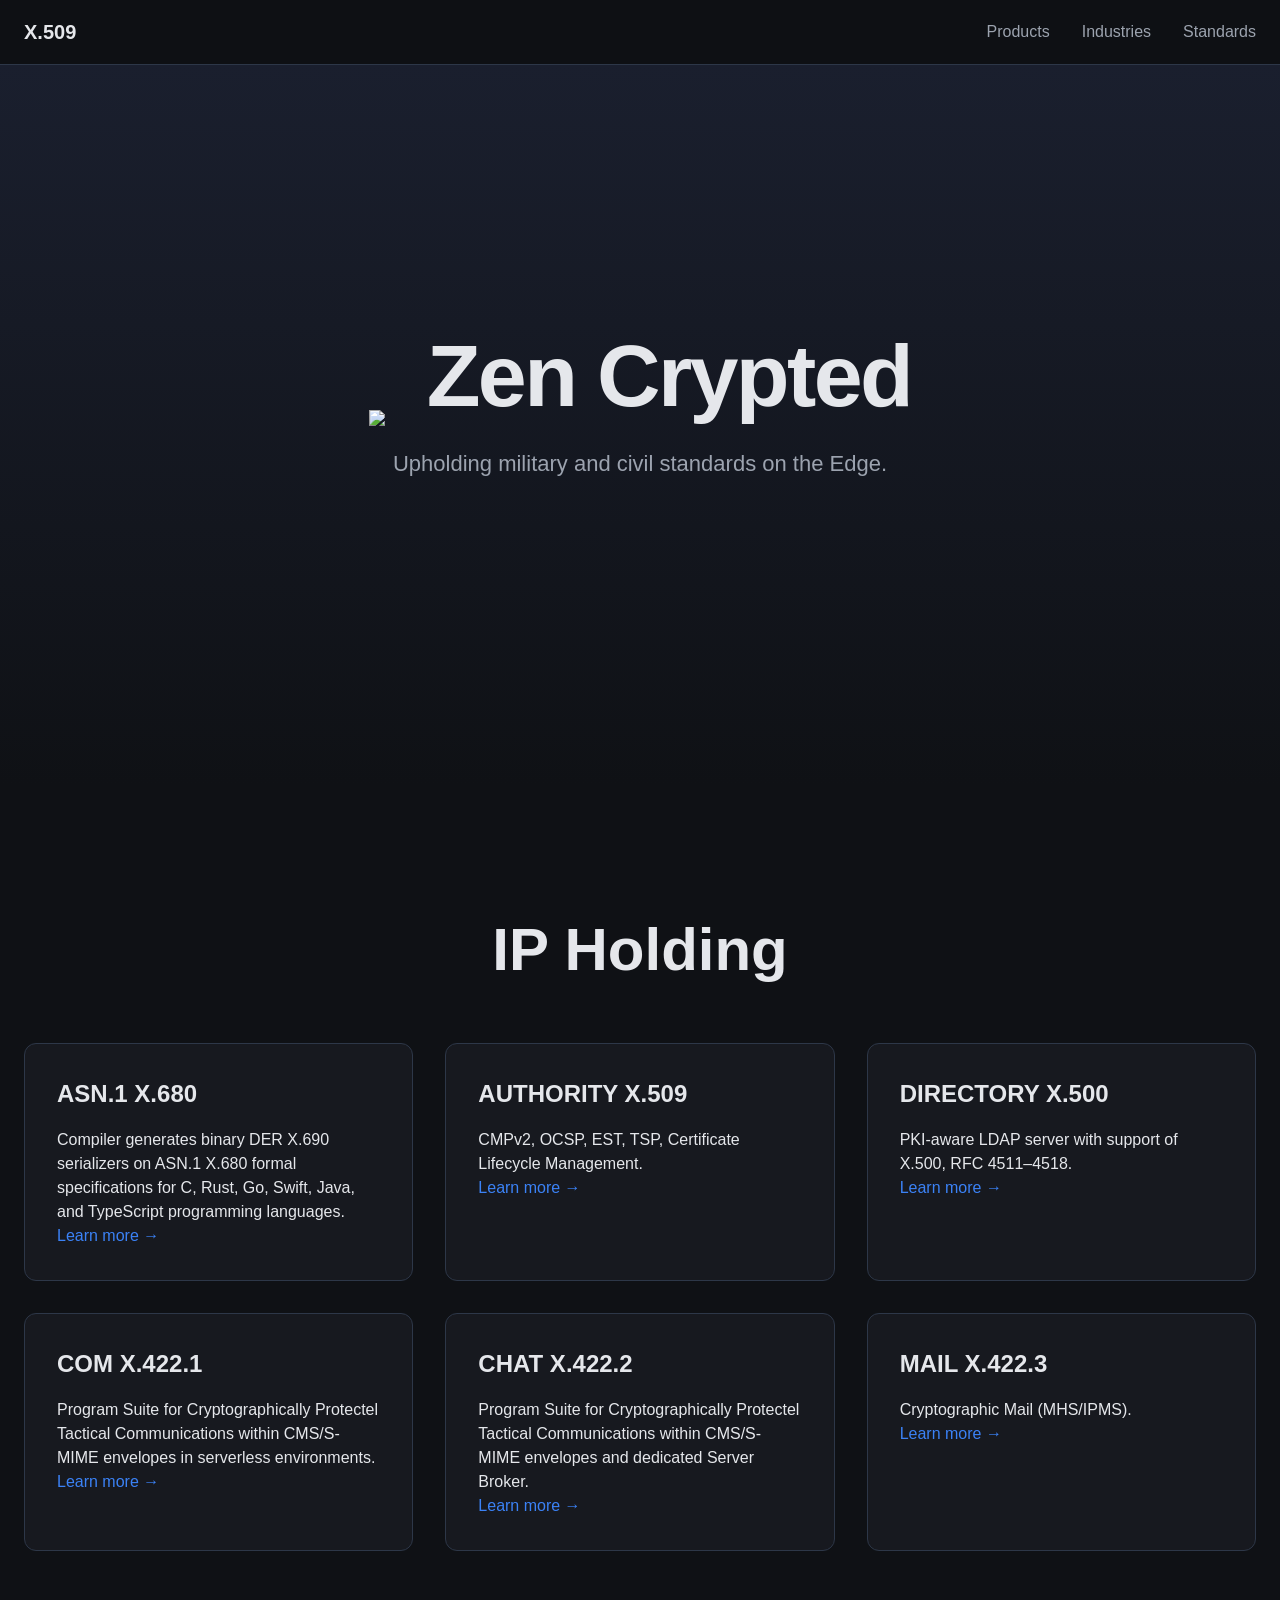
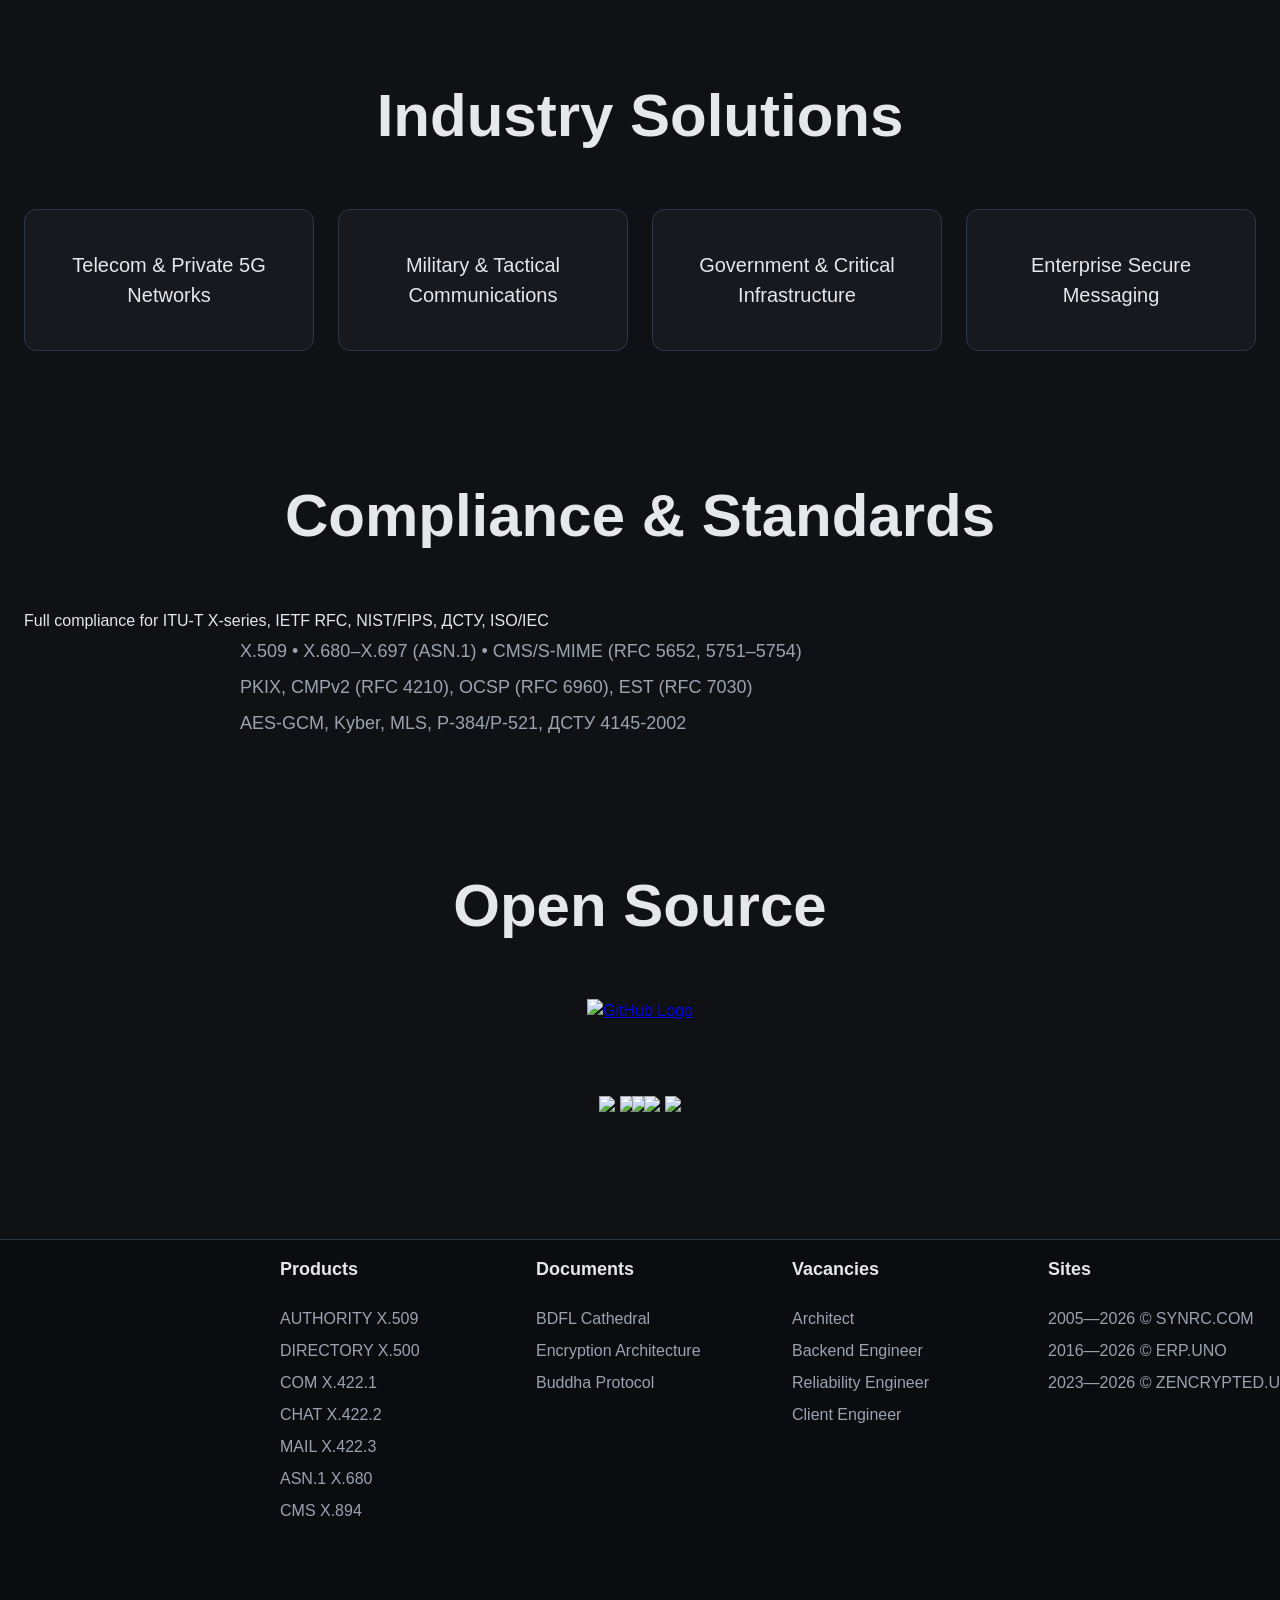
==== index.html @ 36f490cb "com" ====
<!DOCTYPE html>
<html lang="uk">

<head>
    <meta charset="utf-8" />
    <meta name="viewport" content="width=device-width, initial-scale=1.0" />
    <meta name="description" content="" />
    <meta name="author" content="Maxim Sokhatsky" />
    <title>Zen Crypted</title>
    <link rel="stylesheet" href="index.css?v=5" />
    <link rel="apple-touch-icon" sizes="180x180" href="img/apple-touch-icon.png">
    <link rel="icon" type="image/png" sizes="32x32" href="img/favicon-32x32.png">
    <link rel="icon" type="image/png" sizes="16x16" href="img/favicon-16x16.png">
    <link rel="manifest" href="img/site.webmanifest">
</head>

<body>

    <nav class="sticky">
        <div class="nav-container">
            <a href="#" class="logo">X.509</a>
            <ul class="nav-links">
                <li><a href="#products">Products</a></li>
                <li><a href="#solutions">Industries</a></li>
                <li><a href="#standards">Standards</a></li>
            </ul>
        </div>
    </nav>

    <header>
        <div class="hero-content">
            <h1>
                <a href="https://github.com/zencrypted">
                    <img style="margin-bottom:-20px;margin-right:20px;" width=100
                        src="https://openmoji.org/data/color/svg/E248.svg" /></a> Zen Crypted
            </h1>
            <p class="hero-subtitle">Upholding military and civil standards on the Edge.</p>
        </div>
    </header>

    <main>
        <section id="products" class="section-products">
            <h2>IP Holding</h2>
            <div class="product-grid">
                <div class="product-card">
                    <h3>ASN.1 X.680</h3>
                    <p>Compiler generates binary DER X.690 serializers on ASN.1 X.680 formal specifications
                        for C, Rust, Go, Swift, Java, and TypeScript programming languages.</p>
                    <a href="https://asn1.zencrypted.uk/">Learn more →</a>
                </div>
                <div class="product-card">
                    <h3>AUTHORITY X.509</h3>
                    <p>CMPv2, OCSP, EST, TSP, Certificate Lifecycle Management.</p>
                    <a href="https://erp.uno/ca/index.en.html">Learn more →</a>
                </div>
                <div class="product-card">
                    <h3>DIRECTORY X.500</h3>
                    <p>PKI-aware LDAP server with support of X.500, RFC 4511–4518.</p>
                    <a href="https://erp.uno/ldap/index.en.html">Learn more →</a>
                </div>
                <div class="product-card">
                    <h3>COM X.422.1</h3>
                    <p>Program Suite for Cryptographically Protectel Tactical Communications within CMS/S-MIME envelopes in serverless environments.</p>
                    <a href="https://zencrypted.github.io/x509.chat">Learn more →</a>
                </div>
                <div class="product-card">
                    <h3>CHAT X.422.2</h3>
                    <p>Program Suite for Cryptographically Protectel Tactical Communications within CMS/S-MIME envelopes and dedicated Server Broker.</p>
                    <a href="https://zencrypted.github.io/x509.chat">Learn more →</a>
                </div>
                <div class="product-card">
                    <h3>MAIL X.422.3</h3>
                    <p>Cryptographic Mail (MHS/IPMS).</p>
                    <a href="https://erp.uno/mail/index.en.html">Learn more →</a>
                </div>
            </div>
        </section>

        <section id="solutions" class="section-solutions">
            <h2>Industry Solutions</h2>
            <div class="solutions-grid">
                <div>Telecom & Private 5G Networks</div>
                <div>Military & Tactical Communications</div>
                <div>Government & Critical Infrastructure</div>
                <div>Enterprise Secure Messaging</div>
            </div>
        </section>

        <section id="standards" class="section-standards">
            <h2>Compliance & Standards</h2>
            <div>
            <p>Full compliance for ITU-T X-series, IETF RFC, NIST/FIPS, ДСТУ, ISO/IEC</p>
            <ul class="standards-list">
                <li>X.509 • X.680–X.697 (ASN.1) • CMS/S-MIME (RFC 5652, 5751–5754)</li>
                <li>PKIX, CMPv2 (RFC 4210), OCSP (RFC 6960), EST (RFC 7030)</li>
                <li>AES-GCM, Kyber, MLS, P-384/P-521, ДСТУ 4145-2002</li>
            </ul>
            </div>
        </section>


        <section class="section-standards">
            <h2>Open Source</h2>
            <center>
                <a href="https://github.com/zencrypted/protocol">
                    <img style="width:150px;" src="https://n2o.dev/img/github.svg" alt="GitHub Logo">
                </a>
                <br>
                <br>
                <br>
                <br>
                <img src="https://openmoji.org/data/color/svg/1F1EF-1F1F5.svg" height=50
                    style="margin:-00px;padding:0px;">
                <img src="https://openmoji.org/data/color/svg/1F1FA-1F1E6.svg" height=50
                    style="margin:-00px;padding:0px;">
                <img src="https://openmoji.org/data/color/svg/1F1E8-1F1ED.svg" height=50
                    style="margin-right:-8px;margin-left:-8px;padding:0px;">
                <img src="https://openmoji.org/data/color/svg/1F1F8-1F1EA.svg" height=50
                    style="margin:-00px;padding:0px;">
                <img src="https://openmoji.org/data/color/svg/1F1F8-1F1EC.svg" height=50
                    style="margin:-00px;padding:0px;">
            </center>
        </section>

    </main>

    <footer>
        <div class="footer-columns">
            <div> &nbsp;
            </div>
            <div>
                <h4>Products</h4>
                <ul>
                    <li><a href="https://erp.uno/ca/index.en.html">AUTHORITY X.509</a></li>
                    <li><a href="https://erp.uno/ldap/index.en.html">DIRECTORY X.500</a></li>
                    <li><a href="https://zencrypted.github.io/x509.chat/index.en.html">COM X.422.1</a></li>
                    <li><a href="https://erp.uno/chat/index.html">CHAT X.422.2</a></li>
                    <li><a href="https://erp.uno/mail/index.en.html">MAIL X.422.3</a></li>
                    <li><a href="https://asn1.zencrypted.uk/">ASN.1 X.680</a></li>
                    <li><a href="https://zcc.zencrypted.uk/">CMS X.894</a></li>
                </ul>
            </div>
            <div>
                <h4>Documents</h4>
                <ul>
                    <li><a href="https://zencrypted.github.io/x509.chat/bdfl.pdf">BDFL Cathedral</a></li>
                    <li><a href="https://zencrypted.github.io/x509.chat/encryption.pdf">Encryption Architecture</a></li>
                    <li><a href="https://protocol.zencrypted.uk">Buddha Protocol</a></li>
                </ul>
            </div>
            <div>
                <h4>Vacancies</h4>
                <ul>
                    <li><a href="architect.html">Architect</a></li>
                    <li><a href="server.html">Backend Engineer</a></li>
                    <li><a href="reliability.html">Reliability Engineer</a></li>
                    <li><a href="client.html">Client Engineer</a></li>
                </ul>
            </div>
            <div>
                <h4>Sites</h4>
                <p><a href="https://synrc.com/">2005—2026 © SYNRC.COM</a></p>
                <p><a href="https://erp.uno/">2016—2026 © ERP.UNO</a></p>
                <p><a href="https://zencrypted.uk"><nobr>2023—2026&nbsp;©&nbsp;ZENCRYPTED.UK<nobr></a></p>
            </div>
        </div>
    </footer>

</body>

</html>
---- index.css ----
:root {
    --bg: #0f1115;
    --surface: #17191f;
    --text: #e5e7eb;
    --text-sec: #9ca3af;
    --accent: #3b82f6;
    --accent-hover: #2563eb;
    --border: #2d3748;
    --radius: 12px;
    --transition: 0.22s ease;
}

* { margin:0; padding:0; box-sizing:border-box; }
html { scroll-behavior:smooth; }
body {
    background:var(--bg);
    color:var(--text);
    font-family:-apple-system,BlinkMacSystemFont,"Segoe UI",Roboto,sans-serif;
    line-height:1.5;
    font-size:16px;
}

/* ── Navigation ──────────────────────────────────────── */
.sticky {
    position:sticky;
    top:0;
    z-index:1000;
    background:rgba(15,17,21,0.85);
    backdrop-filter:blur(16px);
    border-bottom:1px solid var(--border);
}
.nav-container {
    max-width:1280px;
    margin:0 auto;
    padding:0 24px;
    height:64px;
    display:flex;
    align-items:center;
    justify-content:space-between;
}
.logo {
    font-size:20px;
    font-weight:700;
    color:var(--text);
    text-decoration:none;
}
.nav-links {
    display:flex;
    gap:32px;
    list-style:none;
}
.nav-links a {
    color:var(--text-sec);
    text-decoration:none;
    font-weight:500;
    transition:var(--transition);
}
.nav-links a:hover { color:var(--accent); }
.cta-button {
    background:var(--accent);
    color:white;
    padding:8px 20px;
    border-radius:var(--radius);
    text-decoration:none;
    font-weight:500;
}
.cta-button:hover { background:var(--accent-hover); }

/* ── Hero ────────────────────────────────────────────── */
header {
    min-height:80vh;
    display:flex;
    align-items:center;
    justify-content:center;
    text-align:center;
    padding:0 24px;
    background:linear-gradient(to top, #0f1115, #1a1f2e);
}
.hero-content {
    max-width:900px;
}
h1 {
    font-size:clamp(3.5rem,10vw,5.5rem);
    font-weight:700;
    letter-spacing:-0.03em;
    line-height:1.05;
    margin-bottom:1.5rem;
}
.hero-subtitle {
    font-size:1.375rem;
    color:var(--text-sec);
    max-width:640px;
    margin:0 auto 2.5rem;
}
.hero-cta {
    display:flex;
    gap:1.5rem;
    justify-content:center;
    flex-wrap:wrap;
}
.primary-cta, .secondary-cta, .large-cta {
    padding:14px 32px;
    border-radius:var(--radius);
    font-size:1.125rem;
    font-weight:600;
    text-decoration:none;
    transition:var(--transition);
}
.primary-cta, .large-cta {
    background:var(--accent);
    color:white;
}
.primary-cta:hover, .large-cta:hover { background:var(--accent-hover); }
.secondary-cta {
    background:transparent;
    border:1px solid var(--accent);
    color:var(--accent);
}
.secondary-cta:hover { background:rgba(59,130,246,0.1); }

/* ── Sections ────────────────────────────────────────── */
.section-products, .section-solutions, .section-standards {
    max-width:1280px;
    margin:120px auto;
    padding:0 24px;
}
h2 {
    font-size:clamp(2.5rem,6vw,3.75rem);
    font-weight:700;
    text-align:center;
    margin-bottom:3rem;
}

/* Products grid */
.product-grid {
    display:grid;
    grid-template-columns:repeat(auto-fit,minmax(300px,1fr));
    gap:2rem;
}
.product-card {
    background:var(--surface);
    border:1px solid var(--border);
    border-radius:var(--radius);
    padding:2rem;
    transition:var(--transition);
}
.product-card:hover {
    border-color:var(--accent);
    transform:translateY(-4px);
}
.product-card h3 { font-size:1.5rem; margin-bottom:1rem; }
.product-card a {
    color:var(--accent);
    text-decoration:none;
    font-weight:500;
}

/* Solutions */
.solutions-grid {
    display:grid;
    grid-template-columns:repeat(auto-fit,minmax(240px,1fr));
    gap:1.5rem;
    text-align:center;
}
.solutions-grid div {
    background:var(--surface);
    border:1px solid var(--border);
    border-radius:var(--radius);
    padding:2.5rem 1.5rem;
    font-size:1.25rem;
    font-weight:500;
}

/* Standards */
.standards-list {
    list-style:none;
    font-size:1.125rem;
    color:var(--text-sec);
    max-width:800px;
    margin:0 auto;
    line-height:2;
}

/* CTA Banner */
.cta-banner {
    background:linear-gradient(135deg,#5B8FCF,#5BC2E7);
    text-align:center;
    padding:6rem 24px;
    margin:120px 0 0;
}
.cta-banner h2 { color:white; margin-bottom:0; }
.large-cta {
    font-size:1.25rem;
    padding:16px 48px;
}

/* Footer */
footer {
    background:#0a0c10;
    padding:1rem 24px 3rem;
    border-top:1px solid var(--border);
}
.footer-columns {
    max-width:1280px;
    margin:0 auto;
    display:grid;
    grid-template-columns:repeat(auto-fit,minmax(200px,1fr));
    gap:3rem;
}
.footer-columns h4 {
    font-size:1.125rem;
    margin-bottom:1.25rem;
    color:var(--text);
}
.footer-columns ul {
    list-style:none;
}
.footer-columns a {
    color:var(--text-sec);
    text-decoration:none;
    line-height:2;
    display:block;
}
.footer-columns a:hover { color:var(--accent); }

/* Responsive */
@media (max-width:768px) {
    .nav-container { flex-wrap:wrap; height:auto; padding:16px 24px; }
    .nav-links { gap:16px; font-size:14px; }
}

@media (max-width: 480px) {
    nav, .sticky { padding: 0 16px; }
    h1 { font-size: 50px; }
    footer { padding-left: 16px; padding-right: 16px; }
}
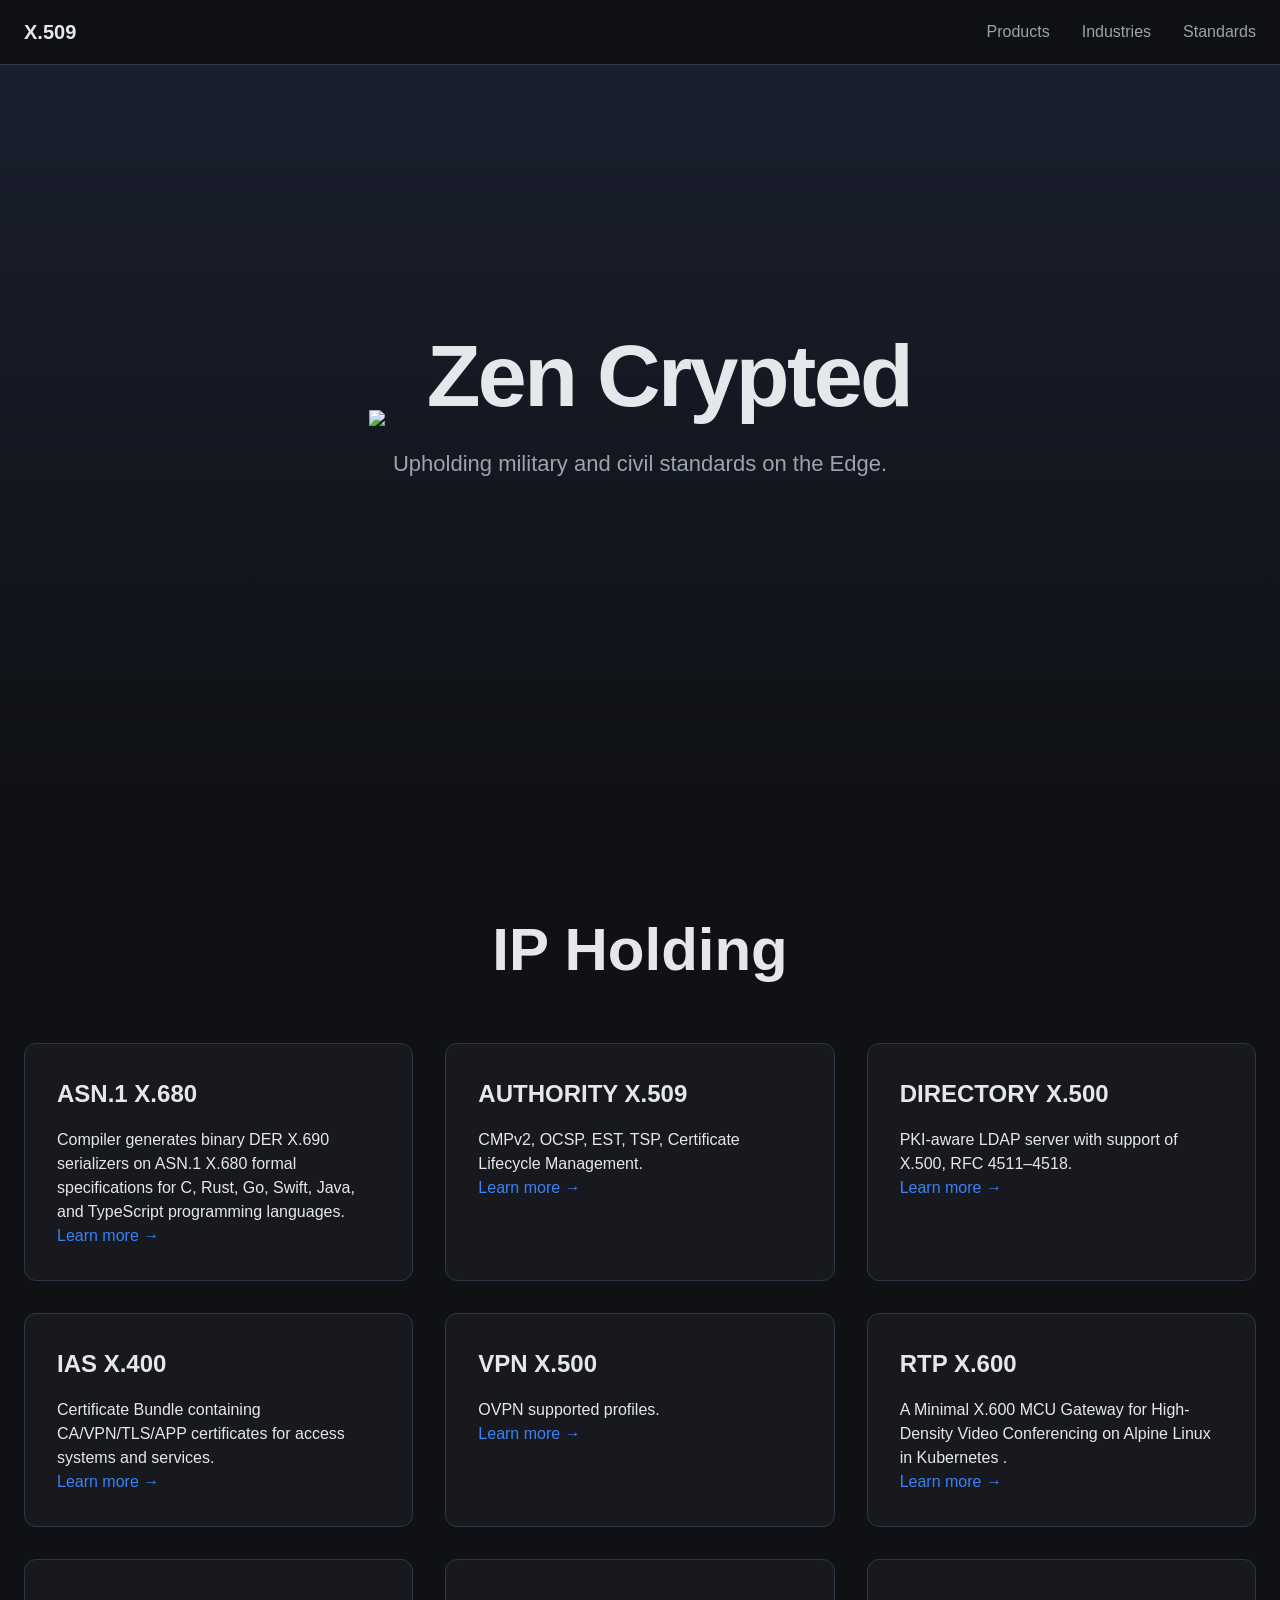
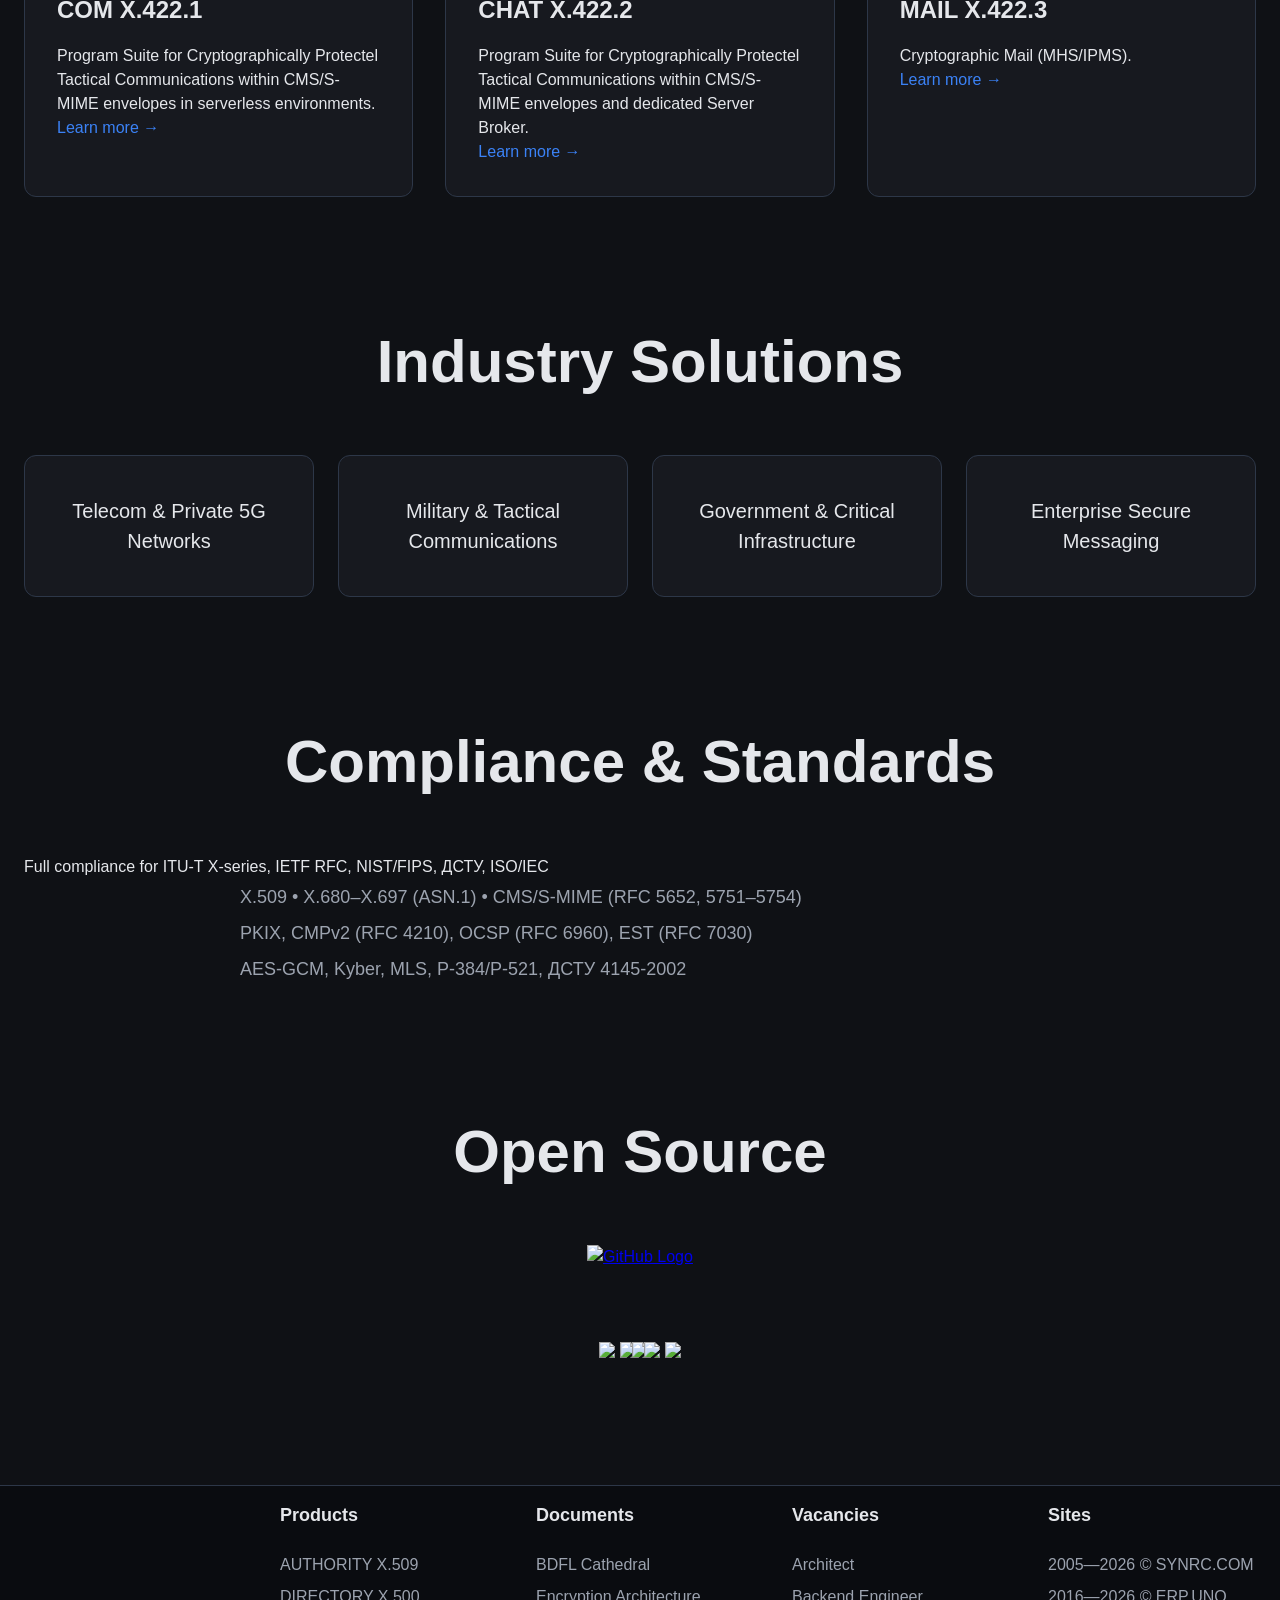
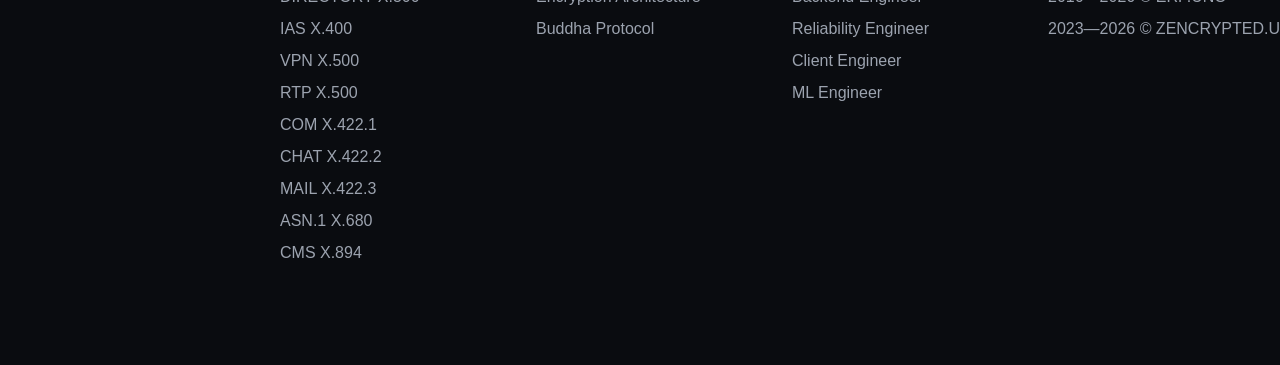
==== commit 71a68ddb: "wip" ====
--- a/index.html
+++ b/index.html
@@ -32,7 +32,7 @@
             <h1>
                 <a href="https://github.com/zencrypted">
                     <img style="margin-bottom:-20px;margin-right:20px;" width=100
-                        src="https://openmoji.org/data/color/svg/E248.svg" /></a> Zen Crypted
+                        src="https://n2o.dev/img/E248.svg" /></a> Zen Crypted
             </h1>
             <p class="hero-subtitle">Upholding military and civil standards on the Edge.</p>
         </div>
@@ -59,6 +59,21 @@
                     <a href="https://erp.uno/ldap/index.en.html">Learn more →</a>
                 </div>
                 <div class="product-card">
+                    <h3>IAS X.400</h3>
+                    <p>Certificate Bundle containing CA/VPN/TLS/APP certificates for access systems and services.</p>
+                    <a href="https://erp.uno/ias/">Learn more →</a>
+                </div>
+                <div class="product-card">
+                    <h3>VPN X.500</h3>
+                    <p>OVPN supported profiles.</p>
+                    <a href="https://erp.uno/vpn/">Learn more →</a>
+                </div>
+                <div class="product-card">
+                    <h3>RTP X.600</h3>
+                    <p>A Minimal X.600 MCU Gateway for High-Density Video Conferencing on Alpine Linux in Kubernetes .</p>
+                    <a href="https://rtp.zencrypted.uk/">Learn more →</a>
+                </div>
+                <div class="product-card">
                     <h3>COM X.422.1</h3>
                     <p>Program Suite for Cryptographically Protectel Tactical Communications within CMS/S-MIME envelopes in serverless environments.</p>
                     <a href="https://zencrypted.github.io/x509.chat">Learn more →</a>
@@ -66,7 +81,7 @@
                 <div class="product-card">
                     <h3>CHAT X.422.2</h3>
                     <p>Program Suite for Cryptographically Protectel Tactical Communications within CMS/S-MIME envelopes and dedicated Server Broker.</p>
-                    <a href="https://zencrypted.github.io/x509.chat">Learn more →</a>
+                    <a href="https://erp.uno/chat/">Learn more →</a>
                 </div>
                 <div class="product-card">
                     <h3>MAIL X.422.3</h3>
@@ -102,22 +117,22 @@
         <section class="section-standards">
             <h2>Open Source</h2>
             <center>
-                <a href="https://github.com/zencrypted/protocol">
+                <a href="https://github.com/zencrypted">
                     <img style="width:150px;" src="https://n2o.dev/img/github.svg" alt="GitHub Logo">
                 </a>
                 <br>
                 <br>
                 <br>
                 <br>
-                <img src="https://openmoji.org/data/color/svg/1F1EF-1F1F5.svg" height=50
+                <img src="https://n2o.dev/img/1F1EF-1F1F5.svg" height=50
                     style="margin:-00px;padding:0px;">
-                <img src="https://openmoji.org/data/color/svg/1F1FA-1F1E6.svg" height=50
+                <img src="https://n2o.dev/img/1F1FA-1F1E6.svg" height=50
                     style="margin:-00px;padding:0px;">
-                <img src="https://openmoji.org/data/color/svg/1F1E8-1F1ED.svg" height=50
+                <img src="https://n2o.dev/img/1F1E8-1F1ED.svg" height=50
                     style="margin-right:-8px;margin-left:-8px;padding:0px;">
-                <img src="https://openmoji.org/data/color/svg/1F1F8-1F1EA.svg" height=50
+                <img src="https://n2o.dev/img/1F1F8-1F1EA.svg" height=50
                     style="margin:-00px;padding:0px;">
-                <img src="https://openmoji.org/data/color/svg/1F1F8-1F1EC.svg" height=50
+                <img src="https://n2o.dev/img/1F1F8-1F1EC.svg" height=50
                     style="margin:-00px;padding:0px;">
             </center>
         </section>
@@ -133,6 +148,9 @@
                 <ul>
                     <li><a href="https://erp.uno/ca/index.en.html">AUTHORITY X.509</a></li>
                     <li><a href="https://erp.uno/ldap/index.en.html">DIRECTORY X.500</a></li>
+                    <li><a href="https://erp.uno/ias/index.html">IAS X.400</a></li>
+                    <li><a href="https://erp.uno/vpn/index.html">VPN X.500</a></li>
+                    <li><a href="https://erp.uno/chat/index.html">RTP X.500</a></li>
                     <li><a href="https://zencrypted.github.io/x509.chat/index.en.html">COM X.422.1</a></li>
                     <li><a href="https://erp.uno/chat/index.html">CHAT X.422.2</a></li>
                     <li><a href="https://erp.uno/mail/index.en.html">MAIL X.422.3</a></li>
@@ -155,6 +173,7 @@
                     <li><a href="server.html">Backend Engineer</a></li>
                     <li><a href="reliability.html">Reliability Engineer</a></li>
                     <li><a href="client.html">Client Engineer</a></li>
+                    <li><a href="ml.html">ML Engineer</a></li>
                 </ul>
             </div>
             <div>
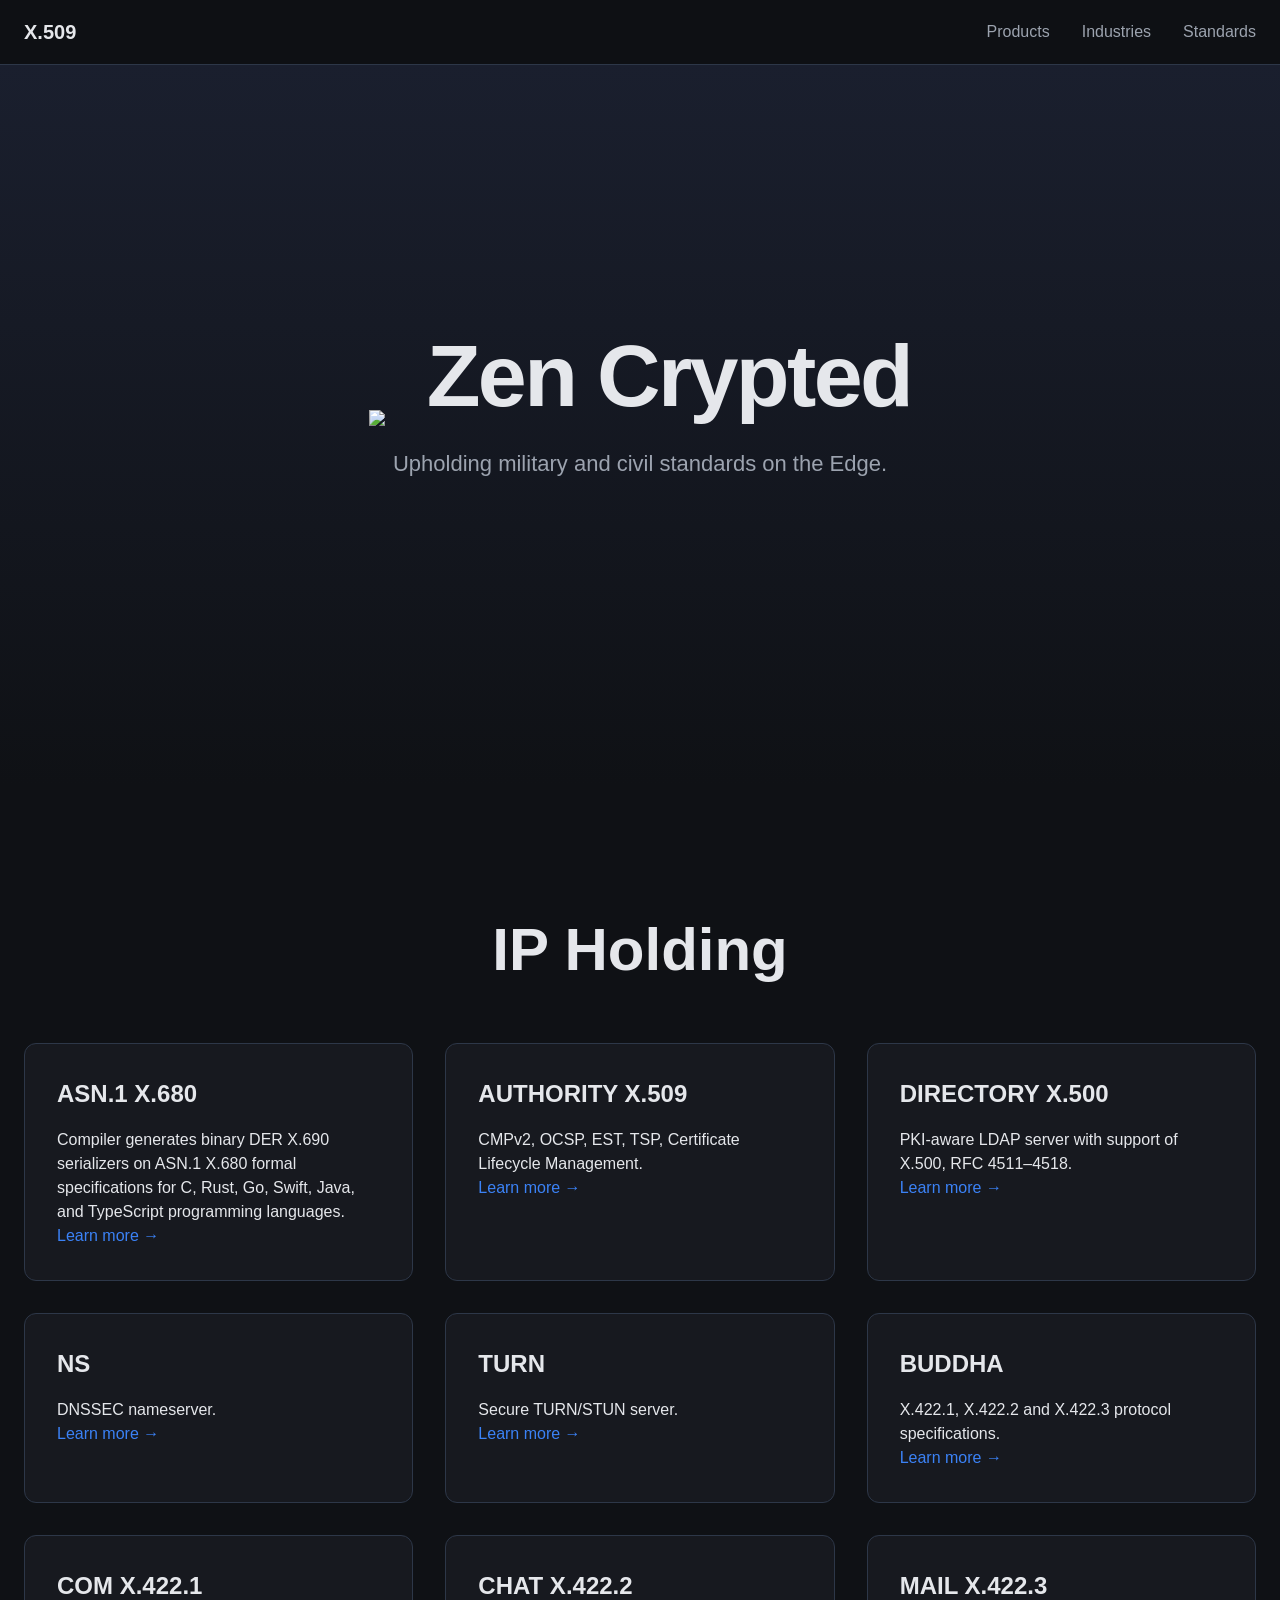
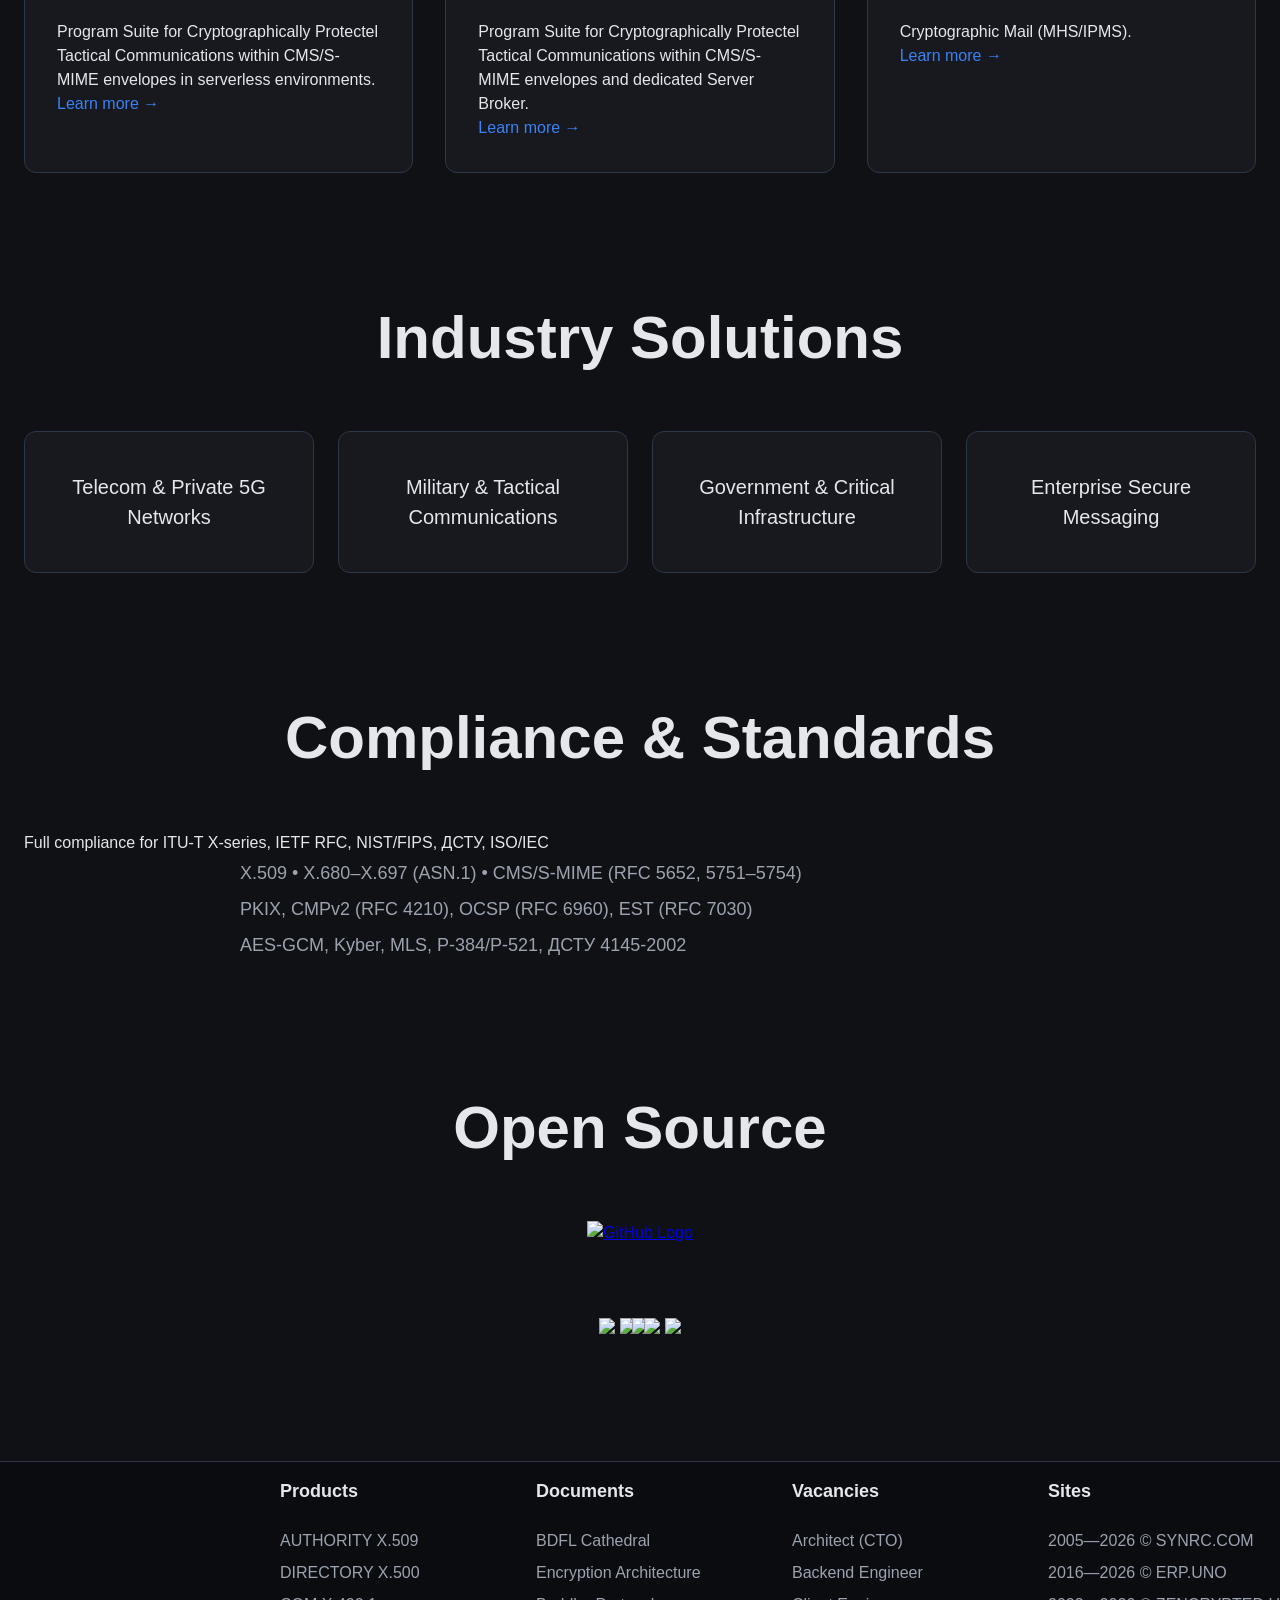
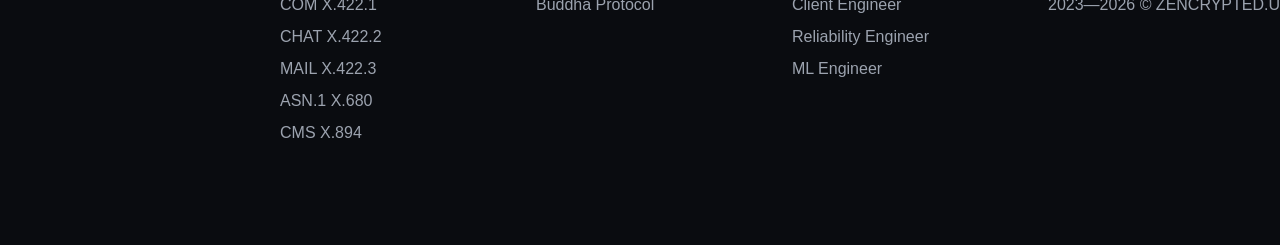
==== commit 8b015e88: "wip" ====
--- a/index.html
+++ b/index.html
@@ -29,11 +29,7 @@
 
     <header>
         <div class="hero-content">
-            <h1>
-                <a href="https://github.com/zencrypted">
-                    <img style="margin-bottom:-20px;margin-right:20px;" width=100
-                        src="https://n2o.dev/img/E248.svg" /></a> Zen Crypted
-            </h1>
+            <h1><a href="https://github.com/zencrypted"><img style="margin-bottom:-20px;margin-right:20px;" width=100 src="https://n2o.dev/img/E248.svg" /></a> Zen Crypted</h1>
             <p class="hero-subtitle">Upholding military and civil standards on the Edge.</p>
         </div>
     </header>
@@ -59,19 +55,19 @@
                     <a href="https://erp.uno/ldap/index.en.html">Learn more →</a>
                 </div>
                 <div class="product-card">
-                    <h3>IAS X.400</h3>
-                    <p>Certificate Bundle containing CA/VPN/TLS/APP certificates for access systems and services.</p>
-                    <a href="https://erp.uno/ias/">Learn more →</a>
+                    <h3>NS</h3>
+                    <p>DNSSEC nameserver.</p>
+                    <a href="https://ns.n2o.dev">Learn more →</a>
                 </div>
                 <div class="product-card">
-                    <h3>VPN X.500</h3>
-                    <p>OVPN supported profiles.</p>
-                    <a href="https://erp.uno/vpn/">Learn more →</a>
+                    <h3>TURN</h3>
+                    <p>Secure TURN/STUN server.</p>
+                    <a href="https://erpuno.github.io/turn/">Learn more →</a>
                 </div>
                 <div class="product-card">
-                    <h3>RTP X.600</h3>
-                    <p>A Minimal X.600 MCU Gateway for High-Density Video Conferencing on Alpine Linux in Kubernetes .</p>
-                    <a href="https://rtp.zencrypted.uk/">Learn more →</a>
+                    <h3>BUDDHA</h3>
+                    <p>X.422.1, X.422.2 and X.422.3 protocol specifications.</p>
+                    <a href="https://protocol.zencrypted.uk">Learn more →</a>
                 </div>
                 <div class="product-card">
                     <h3>COM X.422.1</h3>
@@ -113,27 +109,16 @@
             </div>
         </section>
 
-
         <section class="section-standards">
             <h2>Open Source</h2>
             <center>
-                <a href="https://github.com/zencrypted">
-                    <img style="width:150px;" src="https://n2o.dev/img/github.svg" alt="GitHub Logo">
-                </a>
-                <br>
-                <br>
-                <br>
-                <br>
-                <img src="https://n2o.dev/img/1F1EF-1F1F5.svg" height=50
-                    style="margin:-00px;padding:0px;">
-                <img src="https://n2o.dev/img/1F1FA-1F1E6.svg" height=50
-                    style="margin:-00px;padding:0px;">
-                <img src="https://n2o.dev/img/1F1E8-1F1ED.svg" height=50
-                    style="margin-right:-8px;margin-left:-8px;padding:0px;">
-                <img src="https://n2o.dev/img/1F1F8-1F1EA.svg" height=50
-                    style="margin:-00px;padding:0px;">
-                <img src="https://n2o.dev/img/1F1F8-1F1EC.svg" height=50
-                    style="margin:-00px;padding:0px;">
+                <a href="https://github.com/zencrypted"><img style="width:150px;" src="https://n2o.dev/img/github.svg" alt="GitHub Logo"></a>
+                <br><br><br><br>
+                <img src="https://n2o.dev/img/1F1EF-1F1F5.svg" height=50 style="margin:-00px;padding:0px;">
+                <img src="https://n2o.dev/img/1F1FA-1F1E6.svg" height=50 style="margin:-00px;padding:0px;">
+                <img src="https://n2o.dev/img/1F1E8-1F1ED.svg" height=50 style="margin-right:-8px;margin-left:-8px;padding:0px;">
+                <img src="https://n2o.dev/img/1F1F8-1F1EA.svg" height=50 style="margin:-00px;padding:0px;">
+                <img src="https://n2o.dev/img/1F1F8-1F1EC.svg" height=50 style="margin:-00px;padding:0px;">
             </center>
         </section>
 
@@ -148,9 +133,6 @@
                 <ul>
                     <li><a href="https://erp.uno/ca/index.en.html">AUTHORITY X.509</a></li>
                     <li><a href="https://erp.uno/ldap/index.en.html">DIRECTORY X.500</a></li>
-                    <li><a href="https://erp.uno/ias/index.html">IAS X.400</a></li>
-                    <li><a href="https://erp.uno/vpn/index.html">VPN X.500</a></li>
-                    <li><a href="https://erp.uno/chat/index.html">RTP X.500</a></li>
                     <li><a href="https://zencrypted.github.io/x509.chat/index.en.html">COM X.422.1</a></li>
                     <li><a href="https://erp.uno/chat/index.html">CHAT X.422.2</a></li>
                     <li><a href="https://erp.uno/mail/index.en.html">MAIL X.422.3</a></li>
@@ -169,10 +151,10 @@
             <div>
                 <h4>Vacancies</h4>
                 <ul>
-                    <li><a href="architect.html">Architect</a></li>
+                    <li><a href="architect.html">Architect (CTO)</a></li>
                     <li><a href="server.html">Backend Engineer</a></li>
+                    <li><a href="client.html">Client Engineer</a></li>
                     <li><a href="reliability.html">Reliability Engineer</a></li>
-                    <li><a href="client.html">Client Engineer</a></li>
                     <li><a href="ml.html">ML Engineer</a></li>
                 </ul>
             </div>
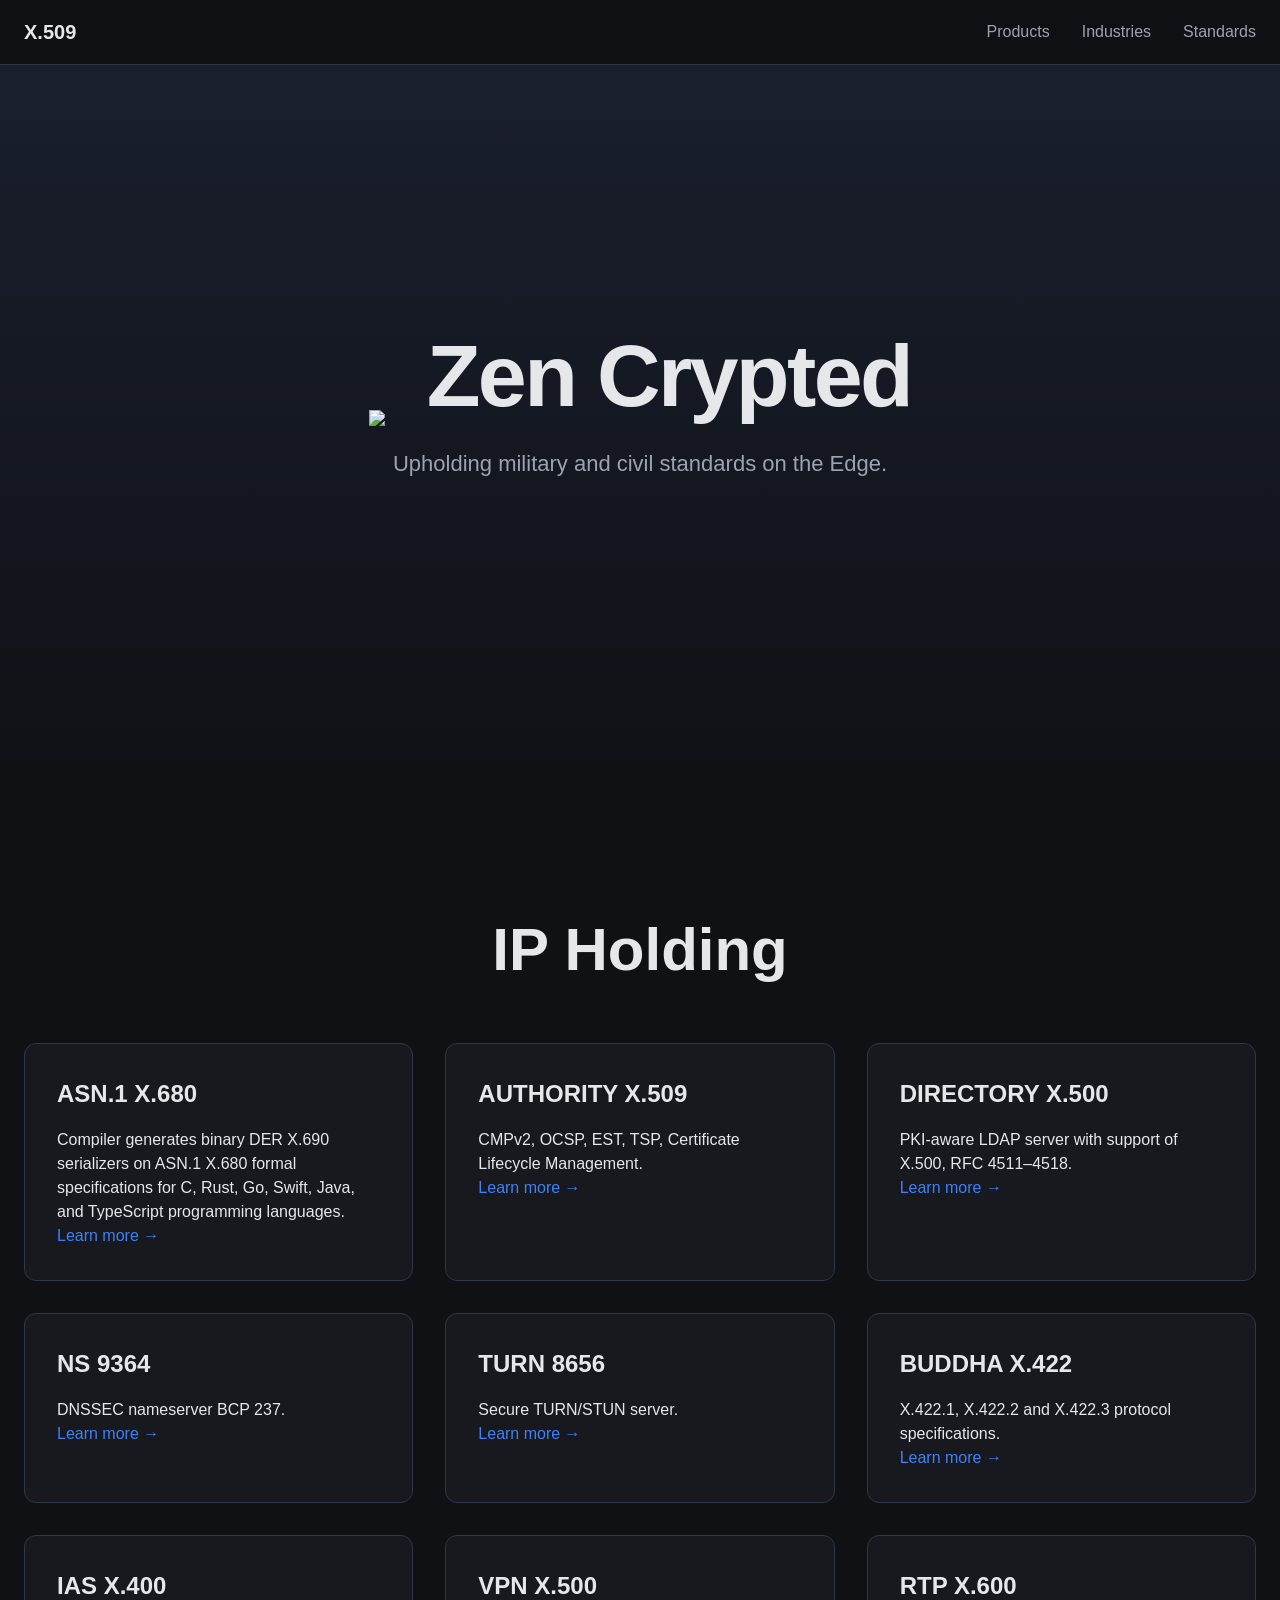
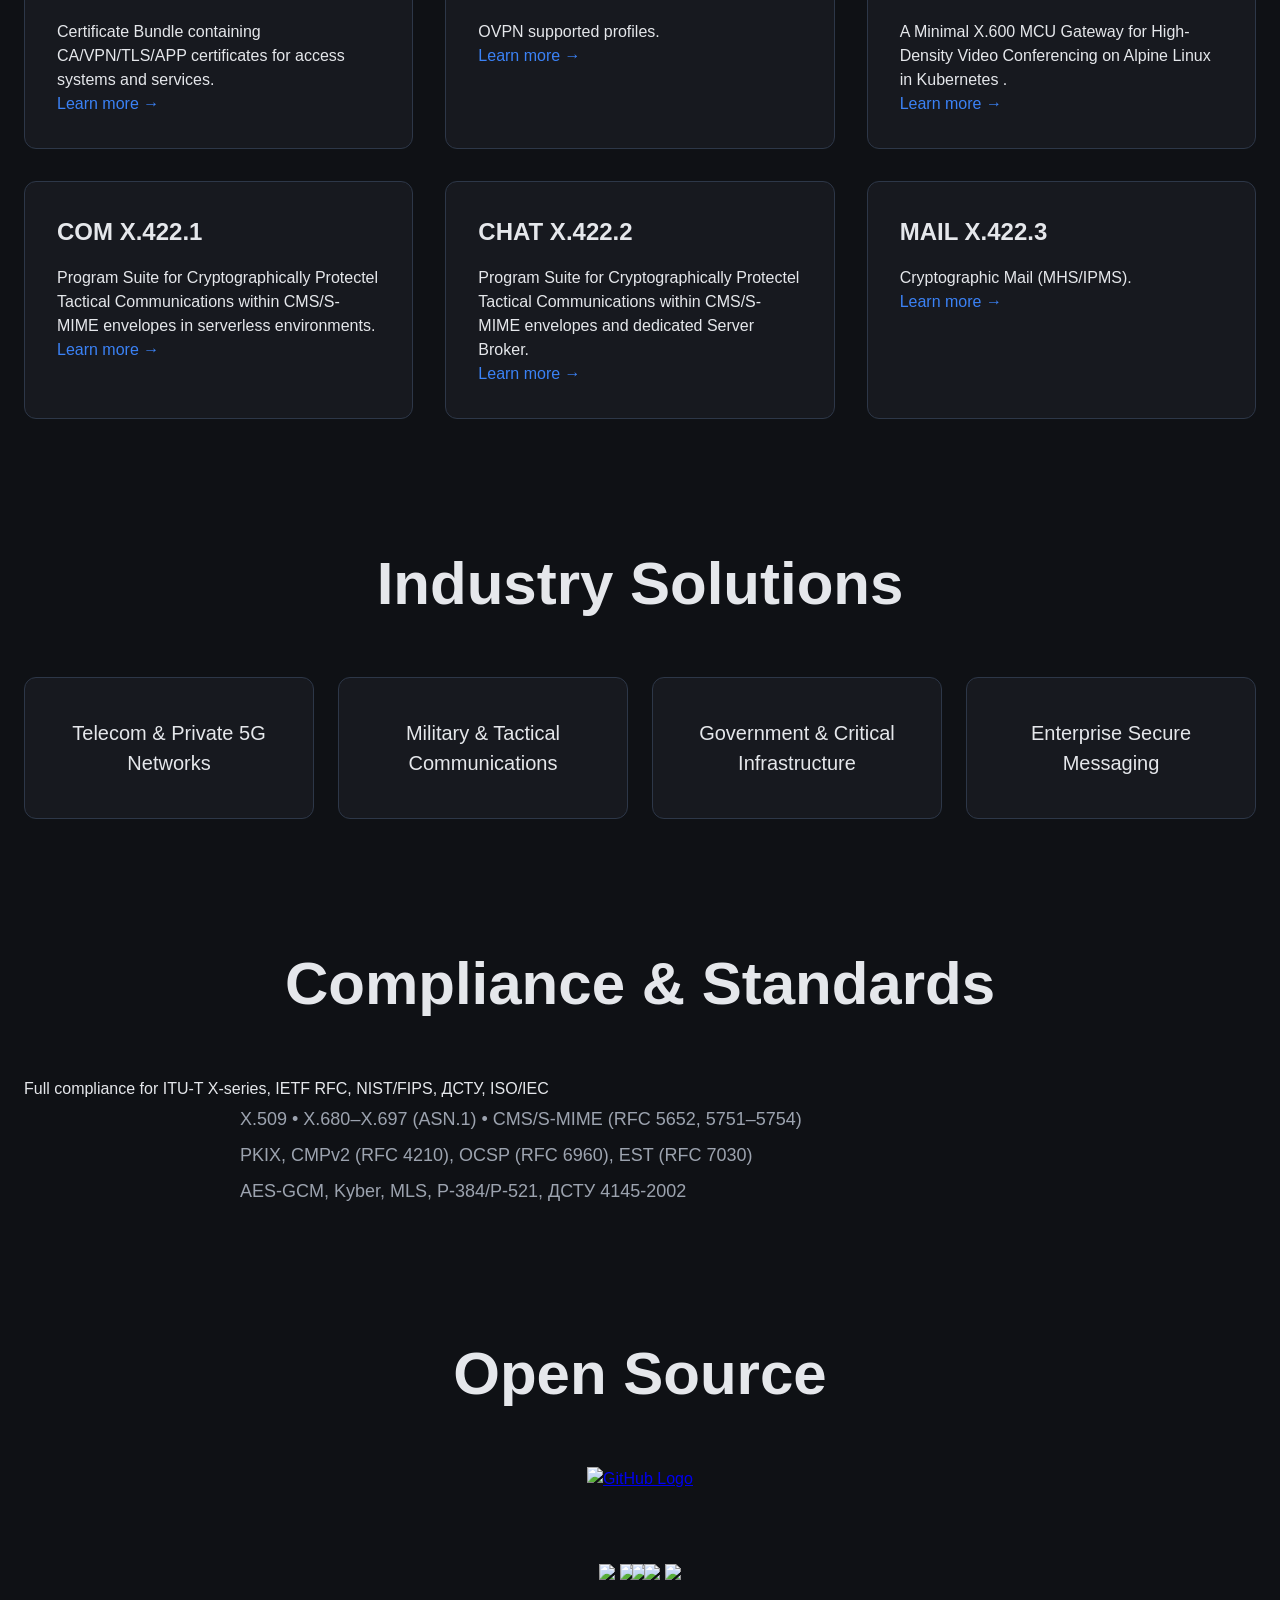
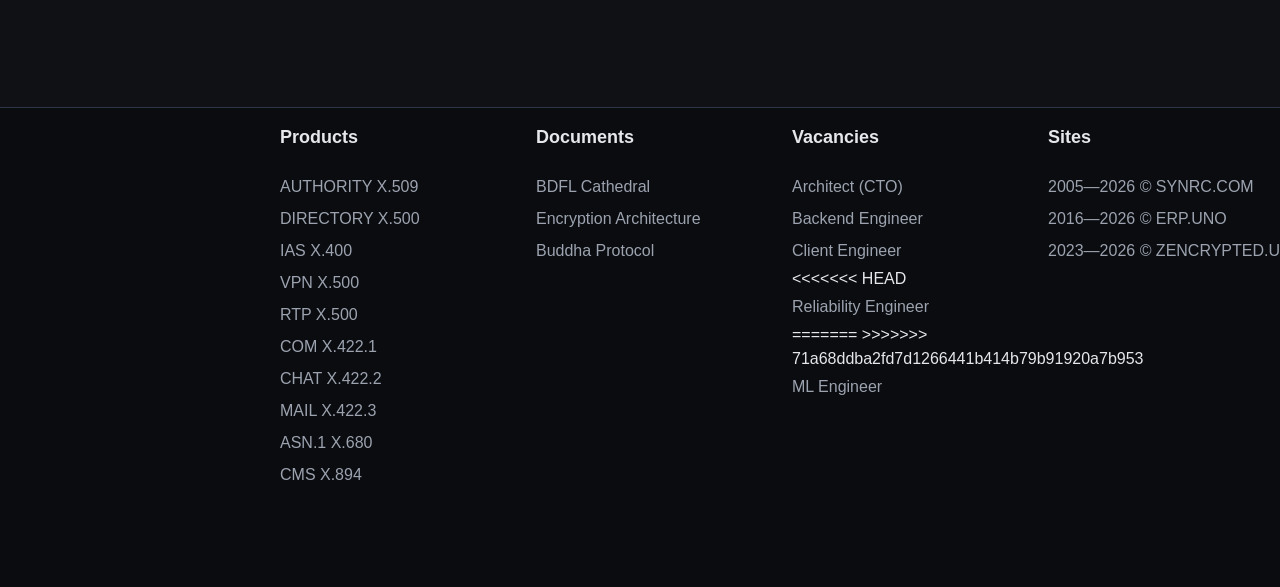
==== commit 7cab2897: "wip" ====
--- a/index.html
+++ b/index.html
@@ -55,19 +55,34 @@
                     <a href="https://erp.uno/ldap/index.en.html">Learn more →</a>
                 </div>
                 <div class="product-card">
-                    <h3>NS</h3>
-                    <p>DNSSEC nameserver.</p>
+                    <h3>NS 9364</h3>
+                    <p>DNSSEC nameserver BCP 237.</p>
                     <a href="https://ns.n2o.dev">Learn more →</a>
                 </div>
                 <div class="product-card">
-                    <h3>TURN</h3>
+                    <h3>TURN 8656</h3>
                     <p>Secure TURN/STUN server.</p>
                     <a href="https://erpuno.github.io/turn/">Learn more →</a>
                 </div>
                 <div class="product-card">
-                    <h3>BUDDHA</h3>
+                    <h3>BUDDHA X.422</h3>
                     <p>X.422.1, X.422.2 and X.422.3 protocol specifications.</p>
                     <a href="https://protocol.zencrypted.uk">Learn more →</a>
+                </div>
+                <div class="product-card">
+                    <h3>IAS X.400</h3>
+                    <p>Certificate Bundle containing CA/VPN/TLS/APP certificates for access systems and services.</p>
+                    <a href="https://erp.uno/ias/">Learn more →</a>
+                </div>
+                <div class="product-card">
+                    <h3>VPN X.500</h3>
+                    <p>OVPN supported profiles.</p>
+                    <a href="https://erp.uno/vpn/">Learn more →</a>
+                </div>
+                <div class="product-card">
+                    <h3>RTP X.600</h3>
+                    <p>A Minimal X.600 MCU Gateway for High-Density Video Conferencing on Alpine Linux in Kubernetes .</p>
+                    <a href="https://rtp.zencrypted.uk/">Learn more →</a>
                 </div>
                 <div class="product-card">
                     <h3>COM X.422.1</h3>
@@ -133,6 +148,9 @@
                 <ul>
                     <li><a href="https://erp.uno/ca/index.en.html">AUTHORITY X.509</a></li>
                     <li><a href="https://erp.uno/ldap/index.en.html">DIRECTORY X.500</a></li>
+                    <li><a href="https://erp.uno/ias/index.html">IAS X.400</a></li>
+                    <li><a href="https://erp.uno/vpn/index.html">VPN X.500</a></li>
+                    <li><a href="https://erp.uno/chat/index.html">RTP X.500</a></li>
                     <li><a href="https://zencrypted.github.io/x509.chat/index.en.html">COM X.422.1</a></li>
                     <li><a href="https://erp.uno/chat/index.html">CHAT X.422.2</a></li>
                     <li><a href="https://erp.uno/mail/index.en.html">MAIL X.422.3</a></li>
@@ -154,7 +172,10 @@
                     <li><a href="architect.html">Architect (CTO)</a></li>
                     <li><a href="server.html">Backend Engineer</a></li>
                     <li><a href="client.html">Client Engineer</a></li>
+<<<<<<< HEAD
                     <li><a href="reliability.html">Reliability Engineer</a></li>
+=======
+>>>>>>> 71a68ddba2fd7d1266441b414b79b91920a7b953
                     <li><a href="ml.html">ML Engineer</a></li>
                 </ul>
             </div>
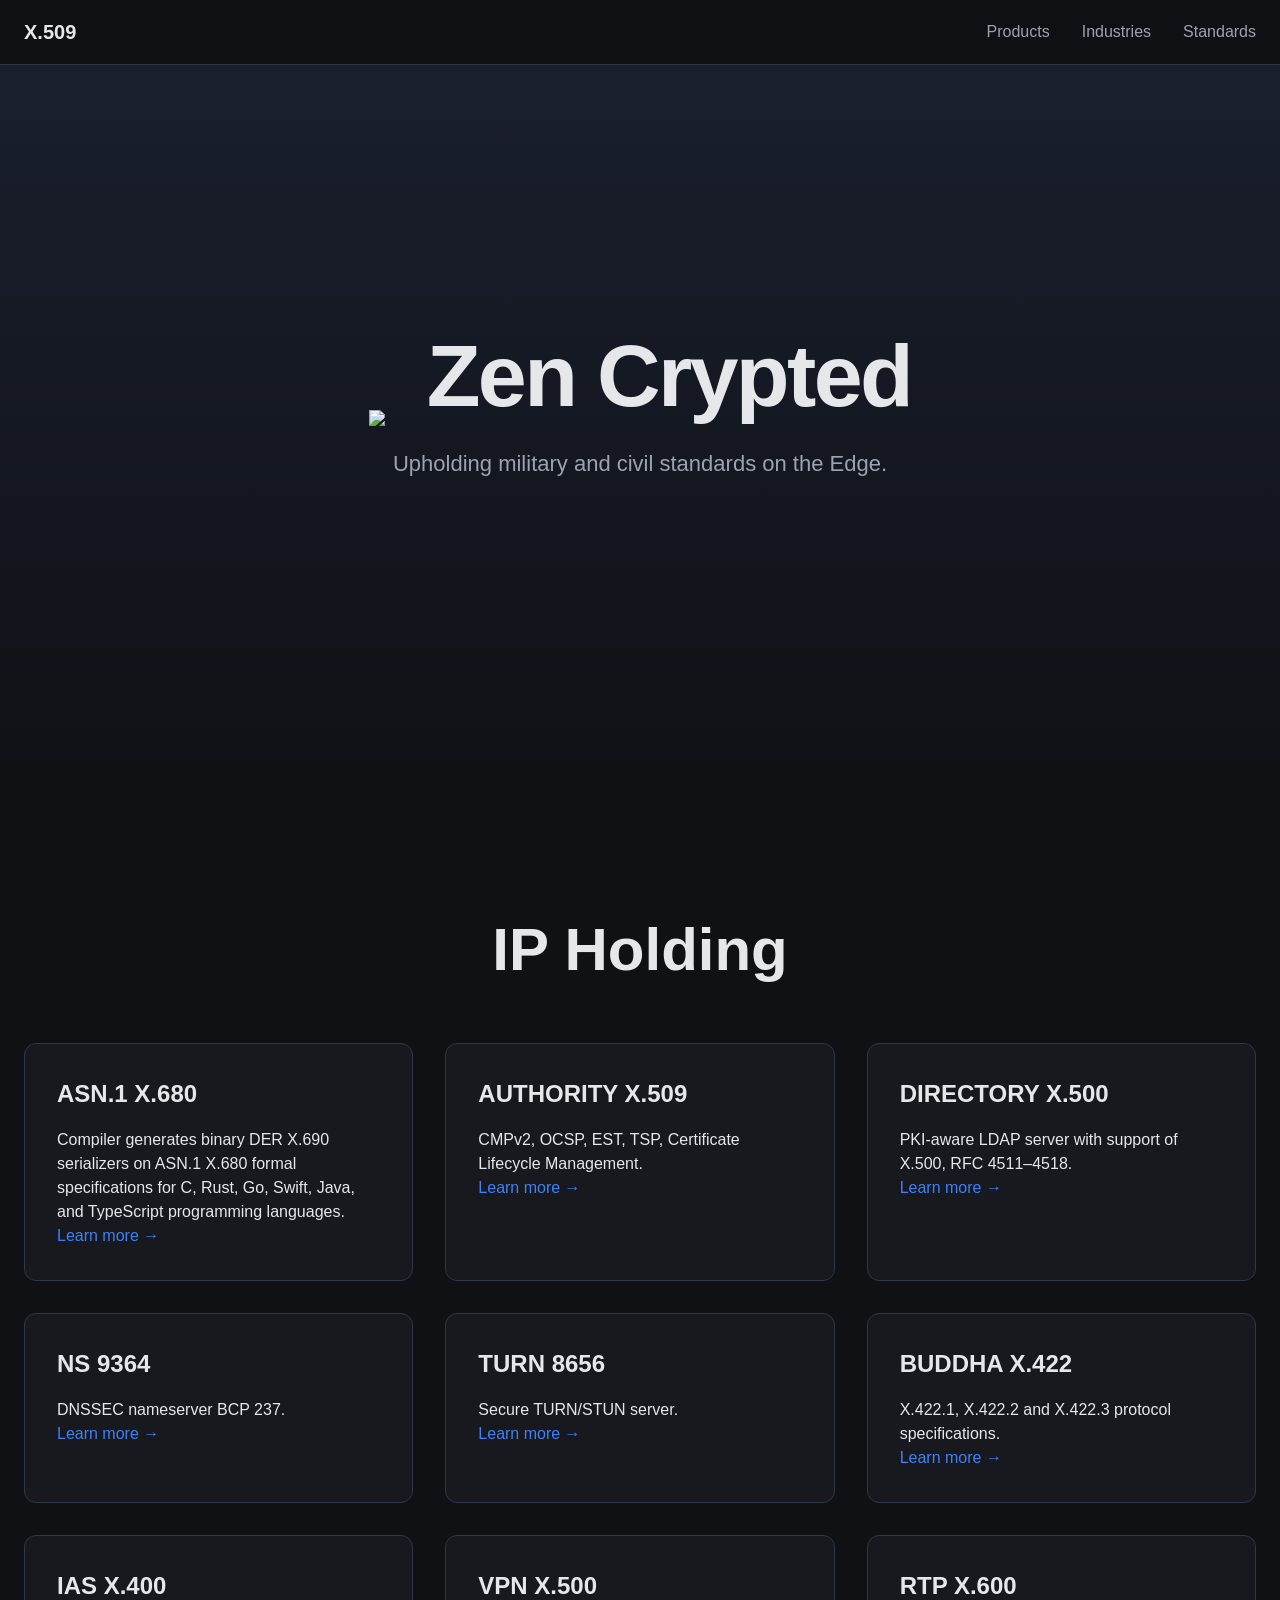
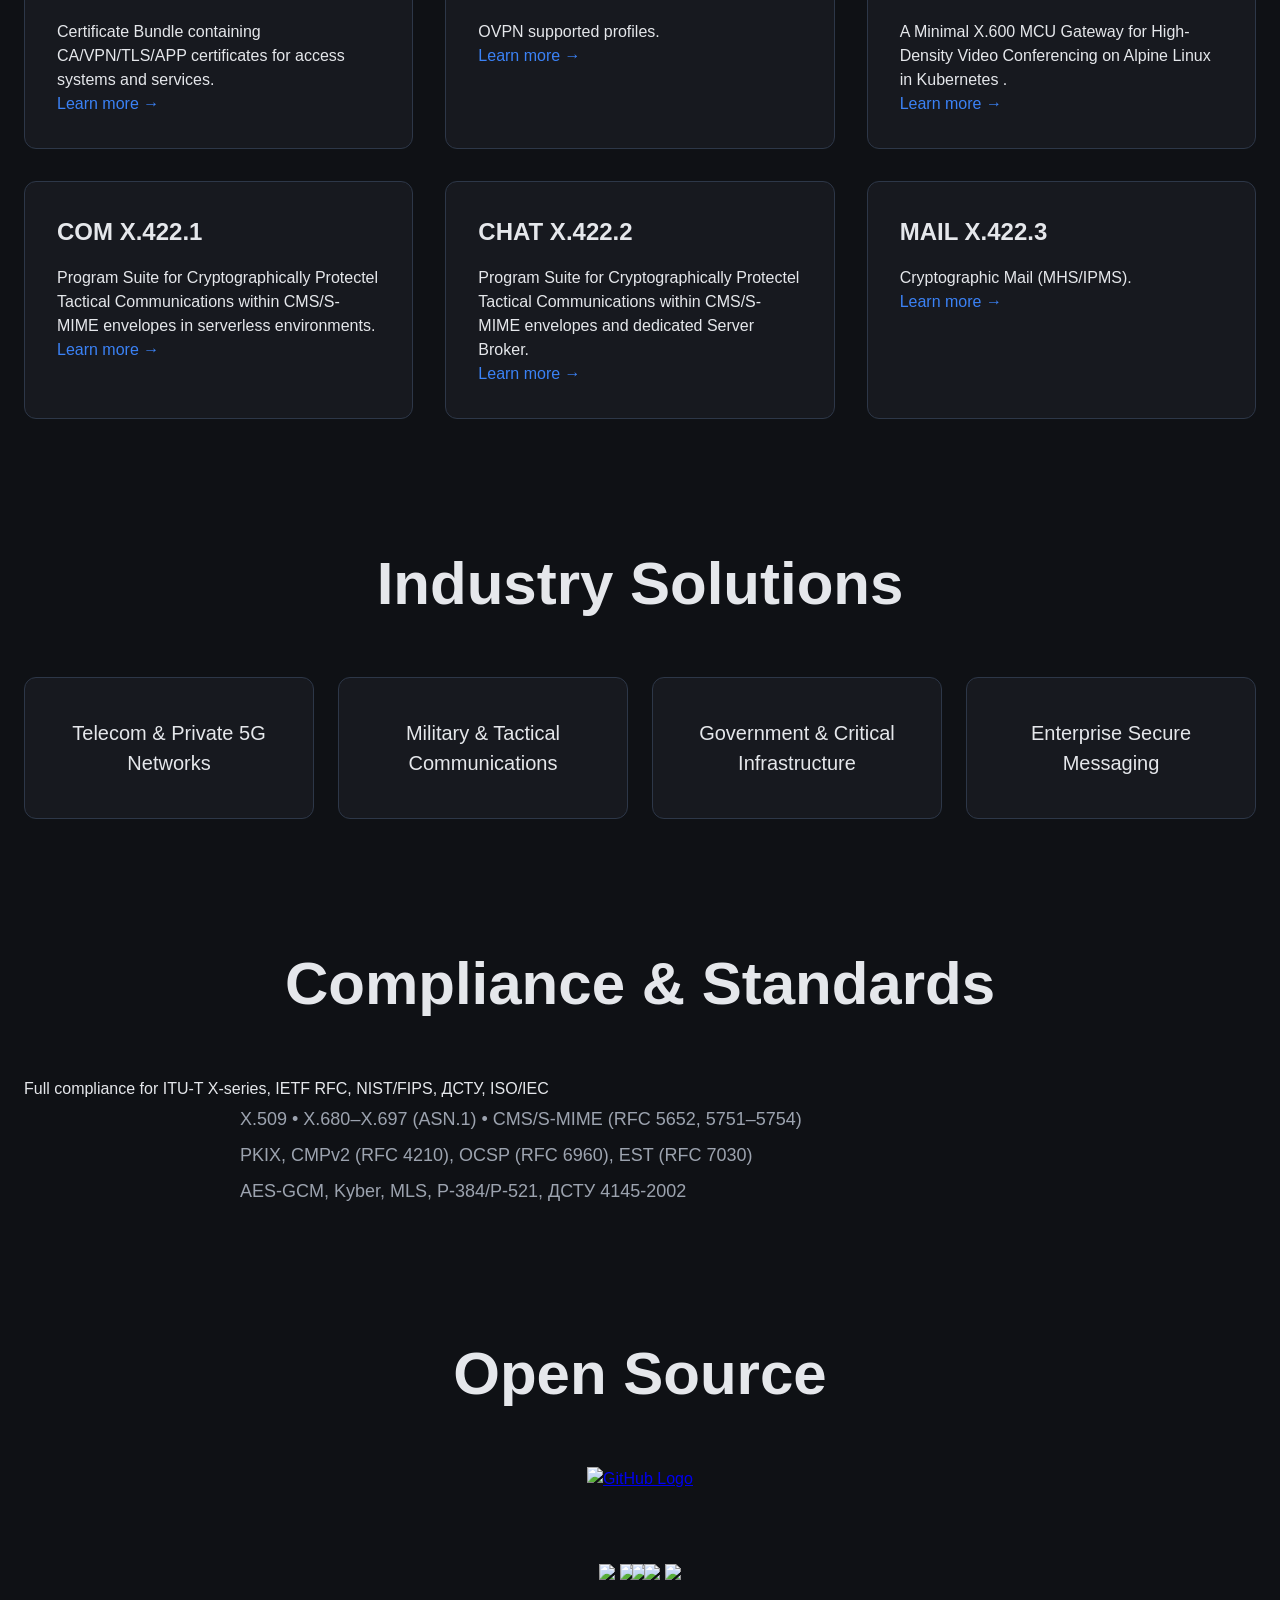
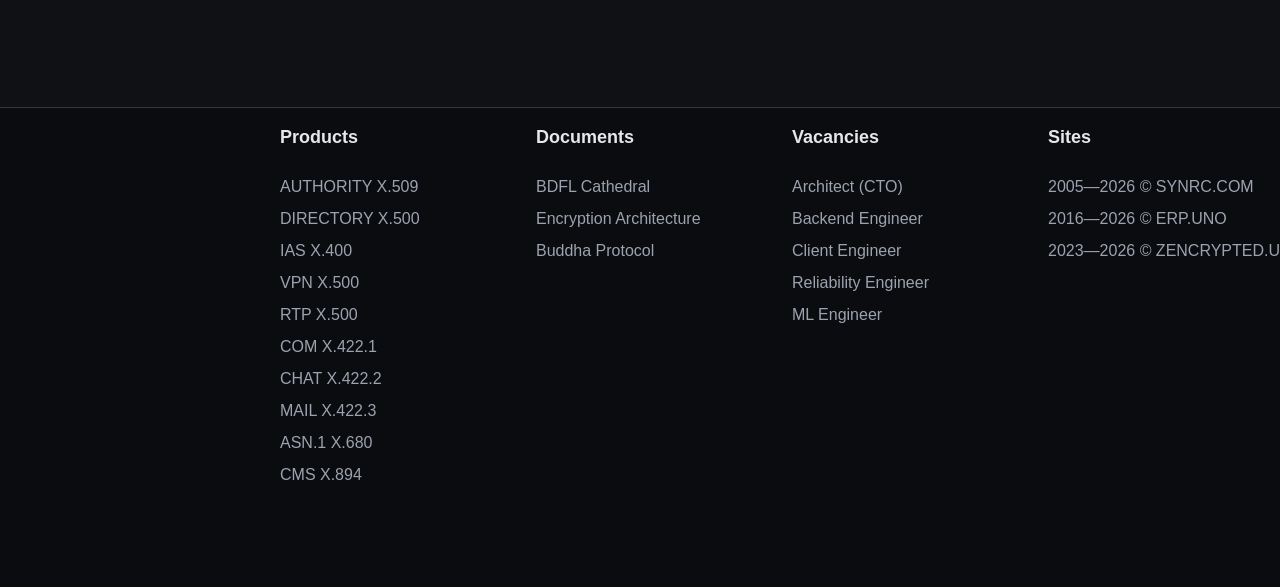
==== commit 1ad4961b: "wip" ====
--- a/index.html
+++ b/index.html
@@ -172,10 +172,7 @@
                     <li><a href="architect.html">Architect (CTO)</a></li>
                     <li><a href="server.html">Backend Engineer</a></li>
                     <li><a href="client.html">Client Engineer</a></li>
-<<<<<<< HEAD
                     <li><a href="reliability.html">Reliability Engineer</a></li>
-=======
->>>>>>> 71a68ddba2fd7d1266441b414b79b91920a7b953
                     <li><a href="ml.html">ML Engineer</a></li>
                 </ul>
             </div>
